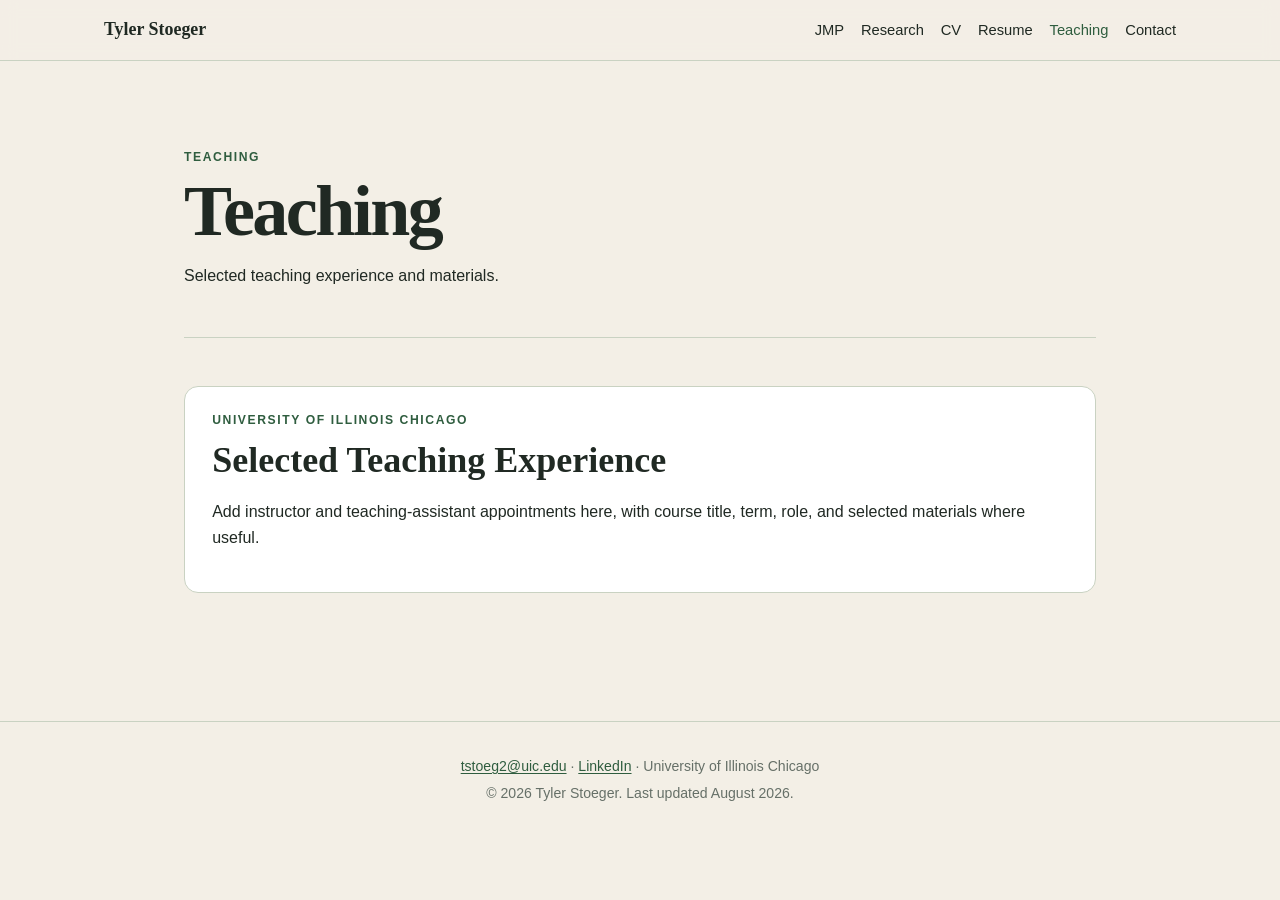
==== teaching/index.html @ 62492e54 "Rename teaching.html to teaching/index.html" ====
<!DOCTYPE html>
<html lang="en">
<head>
  <meta charset="utf-8">
  <meta name="viewport" content="width=device-width, initial-scale=1">

  <!-- Basic page metadata -->
  <title>Teaching | Tyler Stoeger</title>

  <meta
    name="description"
    content="Teaching experience and materials for Tyler Stoeger, Economics PhD Candidate at the University of Illinois Chicago."
  >

  <link rel="canonical" href="https://tylerstoeger.com/teaching.html">

  <!-- Favicon -->
  <link
    rel="icon"
    type="image/png"
    href="/assets/images/favicon.png"
  >

  <!-- Open Graph -->
  <meta property="og:type" content="website">
  <meta property="og:site_name" content="Tyler Stoeger">

  <meta
    property="og:title"
    content="Teaching | Tyler Stoeger"
  >

  <meta
    property="og:description"
    content="Teaching experience and materials for Tyler Stoeger, Economics PhD Candidate at the University of Illinois Chicago."
  >

  <meta
    property="og:url"
    content="https://tylerstoeger.com/teaching.html"
  >

  <meta
    property="og:image"
    content="https://tylerstoeger.com/assets/images/og-image.png"
  >

  <meta
    property="og:image:secure_url"
    content="https://tylerstoeger.com/assets/images/og-image.png"
  >

  <meta
    property="og:image:type"
    content="image/png"
  >

  <meta
    property="og:image:width"
    content="1200"
  >

  <meta
    property="og:image:height"
    content="630"
  >

  <meta
    property="og:image:alt"
    content="Tyler Stoeger headshot and TS monogram"
  >

  <!-- Twitter / X -->
  <meta
    name="twitter:card"
    content="summary_large_image"
  >

  <meta
    name="twitter:title"
    content="Teaching | Tyler Stoeger"
  >

  <meta
    name="twitter:description"
    content="Teaching experience and materials for Tyler Stoeger."
  >

  <meta
    name="twitter:image"
    content="https://tylerstoeger.com/assets/images/og-image.png"
  >

  <meta
    name="twitter:image:alt"
    content="Tyler Stoeger headshot and TS monogram"
  >

  <!-- Site stylesheet -->
  <link rel="stylesheet" href="/styles.css">
</head>

<body>
  <header class="site-header">
    <nav class="nav" aria-label="Primary navigation">
      <a class="brand" href="/">Tyler Stoeger</a>

      <div class="nav-links">
        <a href="/#jmp">JMP</a>
        <a href="/#research">Research</a>
        <a href="/assets/docs/Tyler_Stoeger_CV.pdf" target="_blank" rel="noopener noreferrer">CV</a>
        <a href="/assets/docs/Tyler_Stoeger_Resume.pdf" target="_blank" rel="noopener noreferrer">Resume</a>
        <a class="active" href="/teaching.html">Teaching</a>
        <a href="/#contact">Contact</a>
      </div>
    </nav>
  </header>

  <main class="subpage-main">
    <section class="page-intro">
      <p class="eyebrow">Teaching</p>
      <h1>Teaching</h1>

      <p class="body-copy">
        Selected teaching experience and materials.
      </p>
    </section>

    <section class="section">
      <article class="teaching-card">
        <p class="paper-label">University of Illinois Chicago</p>

        <h2>Selected Teaching Experience</h2>

        <p>
          Add instructor and teaching-assistant appointments here, with course title,
          term, role, and selected materials where useful.
        </p>
      </article>
    </section>
  </main>

  <footer class="footer">
    <p>
      <a href="mailto:tstoeg2@uic.edu">tstoeg2@uic.edu</a>
      <span aria-hidden="true"> · </span>

      <a
        href="https://www.linkedin.com/in/tyler-stoeger"
        target="_blank"
        rel="noopener noreferrer"
      >LinkedIn</a>

      <span aria-hidden="true"> · </span>
      University of Illinois Chicago
    </p>

    <p>© 2026 Tyler Stoeger. Last updated August 2026.</p>
  </footer>
</body>
</html>
---- styles.css ----
:root {
  --bg: #f3efe6;
  --panel: #ffffff;
  --text: #202923;
  --muted: #667068;
  --border: #c9d2c2;
  --accent: #2f5d3f;
  --accent-dark: #234730;
  --accent-light: #e7efe5;
  --shadow: 0 14px 34px rgba(31, 41, 51, 0.07);
}

* { box-sizing: border-box; }
html { scroll-behavior: smooth; }

body {
  margin: 0;
  color: var(--text);
  background: var(--bg);
  font-family: -apple-system, BlinkMacSystemFont, "Segoe UI", Roboto, Helvetica, Arial, sans-serif;
  line-height: 1.65;
}

a { color: var(--accent); text-underline-offset: 0.16em; }
a:hover { color: var(--accent-dark); }

.site-header {
  position: sticky;
  top: 0;
  z-index: 10;
  background: rgba(243, 239, 230, 0.94);
  border-bottom: 1px solid var(--border);
  backdrop-filter: blur(8px);
}

.nav {
  max-width: 1120px;
  margin: 0 auto;
  padding: 0.95rem 1.5rem;
  display: flex;
  justify-content: space-between;
  align-items: center;
  gap: 1.25rem;
}

.brand, h1, h2, h3 {
  font-family: "Iowan Old Style", "Palatino Linotype", "Book Antiqua", Palatino, Georgia, serif;
}

.brand {
  color: var(--text);
  font-size: 1.12rem;
  font-weight: 700;
  text-decoration: none;
}

.nav-links {
  display: flex;
  flex-wrap: wrap;
  align-items: center;
  gap: 1.05rem;
}

.nav-links a {
  color: var(--text);
  font-size: 0.92rem;
  text-decoration: none;
}

.nav-links a:hover, .nav-links a.active { color: var(--accent); }

main {
  max-width: 1120px;
  margin: 0 auto;
  padding: 3rem 1.5rem 5rem;
}

.hero {
  display: grid;
  grid-template-columns: minmax(0, 1fr) 310px;
  gap: 3.75rem;
  align-items: start;
  padding: 1.5rem 0 3.5rem;
}

.hero-main { min-width: 0; }

.eyebrow, .paper-label, .rail-heading {
  margin: 0 0 0.65rem;
  color: var(--accent);
  font-size: 0.76rem;
  font-weight: 700;
  letter-spacing: 0.13em;
  line-height: 1.4;
  text-transform: uppercase;
}

h1 {
  margin: 0 0 0.8rem;
  font-size: clamp(3rem, 7vw, 5.7rem);
  font-weight: 700;
  letter-spacing: -0.035em;
  line-height: 0.98;
}

h2 {
  margin: 0 0 0.85rem;
  font-size: clamp(1.65rem, 3vw, 2.25rem);
  line-height: 1.2;
}

h3 {
  margin: 0.15rem 0 0.6rem;
  font-size: 1.35rem;
  line-height: 1.3;
}

.subtitle {
  margin: 0 0 1rem;
  color: var(--accent-dark);
  font-family: "Iowan Old Style", "Palatino Linotype", "Book Antiqua", Palatino, Georgia, serif;
  font-size: 1.2rem;
}

.body-copy { max-width: 700px; }
.hero-bio { margin-bottom: 0; font-size: 1.04rem; }

.button-row, .link-row {
  display: flex;
  flex-wrap: wrap;
  align-items: center;
  gap: 0.75rem;
}

.hero-buttons { margin: 1.45rem 0 2rem; }

.button {
  display: inline-block;
  padding: 0.68rem 1rem;
  color: var(--accent);
  background: transparent;
  border: 1px solid var(--accent);
  border-radius: 999px;
  font-size: 0.92rem;
  font-weight: 600;
  text-decoration: none;
}

.button:hover { color: var(--accent-dark); background: var(--accent-light); }
.button.primary { color: #ffffff; background: var(--accent); }
.button.primary:hover { color: #ffffff; background: var(--accent-dark); }

.featured-paper {
  position: relative;
  overflow: hidden;
  padding: 1.65rem 1.75rem 1.55rem;
  background: var(--panel);
  border: 1px solid var(--border);
  border-left: 6px solid var(--accent);
  border-radius: 8px 18px 18px 8px;
  box-shadow: var(--shadow);
}

.featured-paper h2 {
  max-width: 760px;
  margin-bottom: 0.9rem;
  font-size: clamp(1.55rem, 3vw, 2rem);
}

.paper-summary { max-width: 760px; margin: 0; }

.link-row {
  margin-top: 1.1rem;
  font-size: 0.95rem;
  font-weight: 600;
}

.disabled-link { color: var(--muted); }

.abstract-details {
  margin-top: 1.2rem;
  padding-top: 1rem;
  border-top: 1px solid var(--border);
}

.abstract-details summary {
  display: flex;
  justify-content: space-between;
  align-items: center;
  gap: 1rem;
  color: var(--accent);
  font-size: 0.92rem;
  font-weight: 700;
  cursor: pointer;
  list-style: none;
}

.abstract-details summary::-webkit-details-marker { display: none; }
.abstract-details summary::after { content: "+"; font-size: 1.35rem; font-weight: 400; line-height: 1; }
.abstract-details[open] summary::after { content: "–"; }

.summary-hide { display: none; }
.abstract-details[open] .summary-show { display: none; }
.abstract-details[open] .summary-hide { display: inline; }

.abstract-text {
  max-width: 800px;
  padding-top: 0.55rem;
  color: #354038;
  font-size: 0.92rem;
  line-height: 1.6;
}

.abstract-text p:last-child { margin-bottom: 0; }

.profile-rail {
  padding-left: 1.35rem;
  border-left: 3px solid var(--accent);
}

.headshot {
  display: block;
  width: 100%;
  aspect-ratio: 4 / 5;
  object-fit: cover;
  object-position: center center;
  border: 1px solid var(--border);
  border-radius: 18px;
  box-shadow: var(--shadow);
}

.profile-meta { padding-top: 1.4rem; }
.rail-heading { margin-bottom: 0.9rem; }
.contact-list { margin: 0; }

.contact-list > div {
  padding: 0.8rem 0;
  border-top: 1px solid var(--border);
}

.contact-list > div:first-child { padding-top: 0; border-top: 0; }

.contact-list dt {
  margin-bottom: 0.12rem;
  color: var(--muted);
  font-size: 0.72rem;
  font-weight: 700;
  letter-spacing: 0.08em;
  text-transform: uppercase;
}

.contact-list dd {
  margin: 0;
  font-family: "Iowan Old Style", "Palatino Linotype", "Book Antiqua", Palatino, Georgia, serif;
  font-size: 1rem;
  line-height: 1.45;
}

.section { padding: 3rem 0; border-top: 1px solid var(--border); }
.section-heading { margin-bottom: 1.25rem; }
.section-heading h2 { margin-bottom: 0; }
.research-section { max-width: 860px; }

.paper-card, .teaching-card {
  padding: 1.55rem 1.7rem;
  background: var(--panel);
  border: 1px solid var(--border);
  border-radius: 14px;
}

.paper-card + .paper-card { margin-top: 1rem; }

.working-title {
  color: var(--muted);
  font-family: -apple-system, BlinkMacSystemFont, "Segoe UI", Roboto, Helvetica, Arial, sans-serif;
  font-size: 0.78em;
  font-weight: 500;
}

.subpage-main { max-width: 960px; }
.page-intro { padding: 2.5rem 0 2rem; }
.page-intro h1 { font-size: clamp(2.7rem, 6vw, 4.5rem); }

.footer {
  padding: 1.8rem 1.5rem 2.25rem;
  color: var(--muted);
  border-top: 1px solid var(--border);
  text-align: center;
  font-size: 0.88rem;
}

.footer p { margin: 0.25rem 0; }

@media (max-width: 820px) {
  .nav { align-items: flex-start; flex-direction: column; }
  .hero { grid-template-columns: 1fr; gap: 2.5rem; }
  .profile-rail {
    max-width: 420px;
    padding-top: 1.4rem;
    padding-left: 0;
    border-top: 3px solid var(--accent);
    border-left: 0;
  }
  .headshot { width: min(100%, 360px); }
}

@media (max-width: 560px) {
  main { padding-right: 1rem; padding-left: 1rem; }
  .nav { padding-right: 1rem; padding-left: 1rem; }
  .nav-links { gap: 0.75rem 0.9rem; }
  .featured-paper, .paper-card, .teaching-card { padding: 1.25rem; }
}
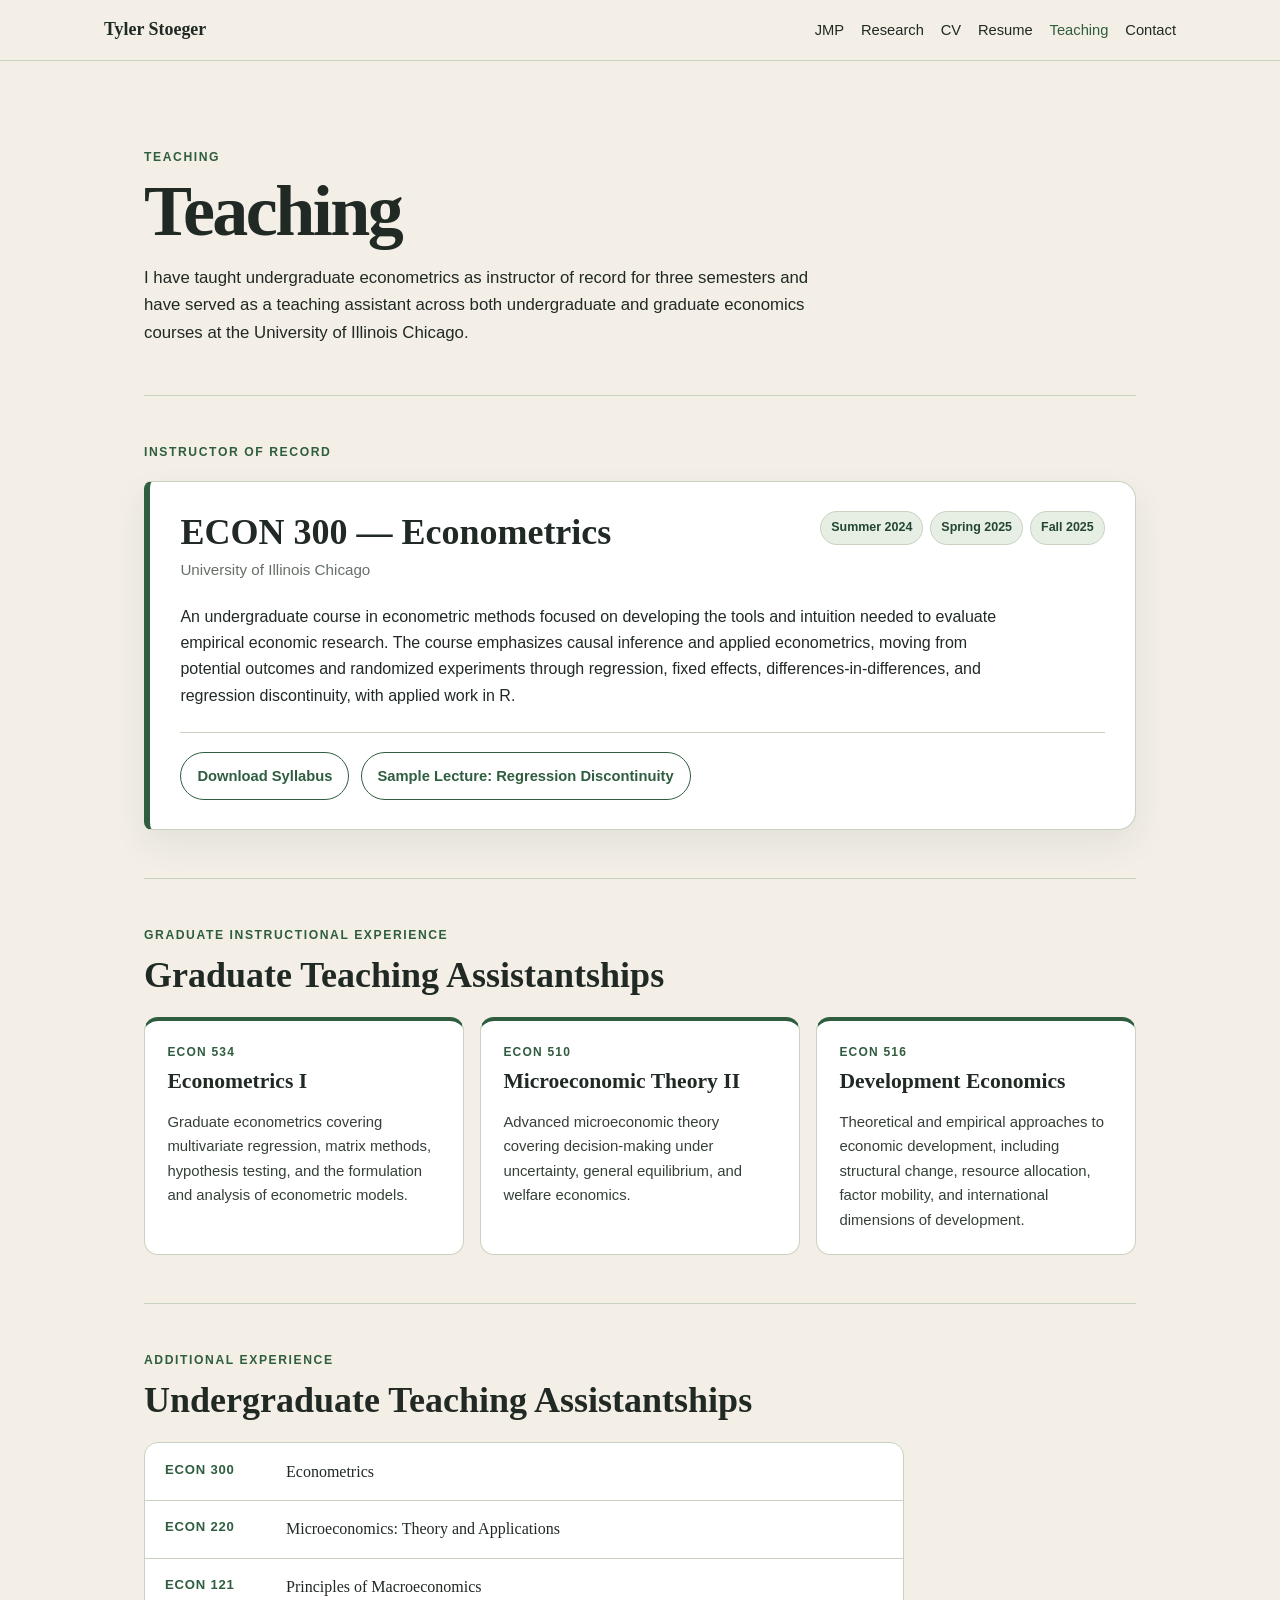
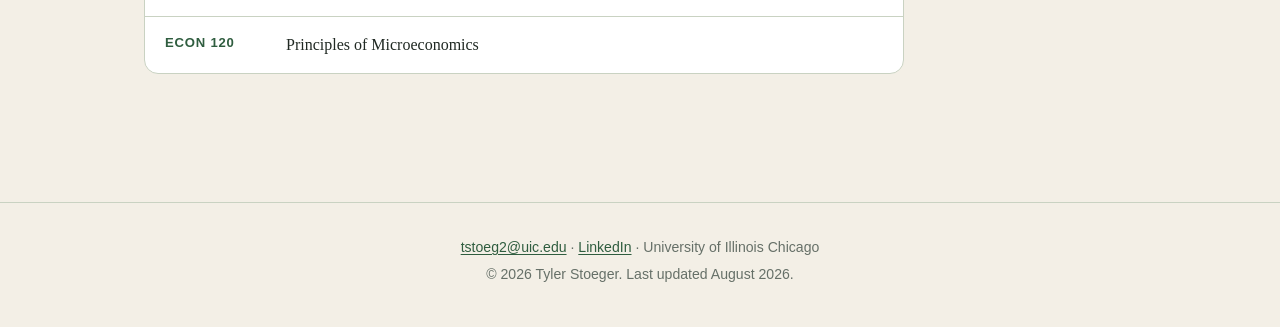
==== commit caed906d: "Add files via upload" ====
--- a/teaching/index.html
+++ b/teaching/index.html
@@ -12,7 +12,7 @@
     content="Teaching experience and materials for Tyler Stoeger, Economics PhD Candidate at the University of Illinois Chicago."
   >
 
-  <link rel="canonical" href="https://tylerstoeger.com/teaching.html">
+  <link rel="canonical" href="https://tylerstoeger.com/teaching/">
 
   <!-- Favicon -->
   <link
@@ -37,7 +37,7 @@
 
   <meta
     property="og:url"
-    content="https://tylerstoeger.com/teaching.html"
+    content="https://tylerstoeger.com/teaching/"
   >
 
   <meta
@@ -110,33 +110,134 @@
         <a href="/#research">Research</a>
         <a href="/assets/docs/Tyler_Stoeger_CV.pdf" target="_blank" rel="noopener noreferrer">CV</a>
         <a href="/assets/docs/Tyler_Stoeger_Resume.pdf" target="_blank" rel="noopener noreferrer">Resume</a>
-        <a class="active" href="/teaching.html">Teaching</a>
+        <a class="active" href="/teaching/">Teaching</a>
         <a href="/#contact">Contact</a>
       </div>
     </nav>
   </header>
 
-  <main class="subpage-main">
-    <section class="page-intro">
+  <main class="teaching-main">
+    <section class="page-intro teaching-intro">
       <p class="eyebrow">Teaching</p>
       <h1>Teaching</h1>
 
       <p class="body-copy">
-        Selected teaching experience and materials.
+        I have taught undergraduate econometrics as instructor of record for three
+        semesters and have served as a teaching assistant across both undergraduate
+        and graduate economics courses at the University of Illinois Chicago.
       </p>
     </section>
 
-    <section class="section">
-      <article class="teaching-card">
-        <p class="paper-label">University of Illinois Chicago</p>
-
-        <h2>Selected Teaching Experience</h2>
-
-        <p>
-          Add instructor and teaching-assistant appointments here, with course title,
-          term, role, and selected materials where useful.
+    <section class="section teaching-section">
+      <div class="section-heading">
+        <p class="eyebrow">Instructor of Record</p>
+      </div>
+
+      <article class="featured-course">
+        <div class="course-heading-row">
+          <div>
+            <h2>ECON 300 — Econometrics</h2>
+            <p class="course-institution">University of Illinois Chicago</p>
+          </div>
+
+          <div class="term-list" aria-label="Semesters taught">
+            <span>Summer 2024</span>
+            <span>Spring 2025</span>
+            <span>Fall 2025</span>
+          </div>
+        </div>
+
+        <p class="course-description">
+          An undergraduate course in econometric methods focused on developing the
+          tools and intuition needed to evaluate empirical economic research. The
+          course emphasizes causal inference and applied econometrics, moving from
+          potential outcomes and randomized experiments through regression,
+          fixed effects, differences-in-differences, and regression discontinuity,
+          with applied work in R.
         </p>
+
+        <div class="materials-row" aria-label="ECON 300 teaching materials">
+          <a
+            class="button"
+            href="/assets/docs/teaching/ECON300_Syllabus.pdf"
+            target="_blank"
+            rel="noopener noreferrer"
+          >Download Syllabus</a>
+
+          <a
+            class="button"
+            href="/assets/docs/teaching/ECON300_Sample_Lecture_Regression_Discontinuity.pdf"
+            target="_blank"
+            rel="noopener noreferrer"
+          >Sample Lecture: Regression Discontinuity</a>
+        </div>
       </article>
+    </section>
+
+    <section class="section teaching-section">
+      <div class="section-heading">
+        <p class="eyebrow">Graduate Instructional Experience</p>
+        <h2>Graduate Teaching Assistantships</h2>
+      </div>
+
+      <div class="experience-grid">
+        <article class="experience-card graduate">
+          <p class="course-number">ECON 534</p>
+          <h3>Econometrics I</h3>
+          <p>
+            Graduate econometrics covering multivariate regression, matrix methods,
+            hypothesis testing, and the formulation and analysis of econometric models.
+          </p>
+        </article>
+
+        <article class="experience-card graduate">
+          <p class="course-number">ECON 510</p>
+          <h3>Microeconomic Theory II</h3>
+          <p>
+            Advanced microeconomic theory covering decision-making under uncertainty,
+            general equilibrium, and welfare economics.
+          </p>
+        </article>
+
+        <article class="experience-card graduate">
+          <p class="course-number">ECON 516</p>
+          <h3>Development Economics</h3>
+          <p>
+            Theoretical and empirical approaches to economic development, including
+            structural change, resource allocation, factor mobility, and international
+            dimensions of development.
+          </p>
+        </article>
+      </div>
+    </section>
+
+    <section class="section teaching-section">
+      <div class="section-heading">
+        <p class="eyebrow">Additional Experience</p>
+        <h2>Undergraduate Teaching Assistantships</h2>
+      </div>
+
+      <div class="compact-course-list">
+        <div class="compact-course">
+          <span class="compact-course-number">ECON 300</span>
+          <span class="compact-course-title">Econometrics</span>
+        </div>
+
+        <div class="compact-course">
+          <span class="compact-course-number">ECON 220</span>
+          <span class="compact-course-title">Microeconomics: Theory and Applications</span>
+        </div>
+
+        <div class="compact-course">
+          <span class="compact-course-number">ECON 121</span>
+          <span class="compact-course-title">Principles of Macroeconomics</span>
+        </div>
+
+        <div class="compact-course">
+          <span class="compact-course-number">ECON 120</span>
+          <span class="compact-course-title">Principles of Microeconomics</span>
+        </div>
+      </div>
     </section>
   </main>
 
--- a/styles.css
+++ b/styles.css
@@ -10,8 +10,13 @@
   --shadow: 0 14px 34px rgba(31, 41, 51, 0.07);
 }
 
-* { box-sizing: border-box; }
-html { scroll-behavior: smooth; }
+* {
+  box-sizing: border-box;
+}
+
+html {
+  scroll-behavior: smooth;
+}
 
 body {
   margin: 0;
@@ -21,8 +26,14 @@
   line-height: 1.65;
 }
 
-a { color: var(--accent); text-underline-offset: 0.16em; }
-a:hover { color: var(--accent-dark); }
+a {
+  color: var(--accent);
+  text-underline-offset: 0.16em;
+}
+
+a:hover {
+  color: var(--accent-dark);
+}
 
 .site-header {
   position: sticky;
@@ -43,7 +54,10 @@
   gap: 1.25rem;
 }
 
-.brand, h1, h2, h3 {
+.brand,
+h1,
+h2,
+h3 {
   font-family: "Iowan Old Style", "Palatino Linotype", "Book Antiqua", Palatino, Georgia, serif;
 }
 
@@ -67,7 +81,10 @@
   text-decoration: none;
 }
 
-.nav-links a:hover, .nav-links a.active { color: var(--accent); }
+.nav-links a:hover,
+.nav-links a.active {
+  color: var(--accent);
+}
 
 main {
   max-width: 1120px;
@@ -83,9 +100,13 @@
   padding: 1.5rem 0 3.5rem;
 }
 
-.hero-main { min-width: 0; }
-
-.eyebrow, .paper-label, .rail-heading {
+.hero-main {
+  min-width: 0;
+}
+
+.eyebrow,
+.paper-label,
+.rail-heading {
   margin: 0 0 0.65rem;
   color: var(--accent);
   font-size: 0.76rem;
@@ -122,17 +143,26 @@
   font-size: 1.2rem;
 }
 
-.body-copy { max-width: 700px; }
-.hero-bio { margin-bottom: 0; font-size: 1.04rem; }
-
-.button-row, .link-row {
+.body-copy {
+  max-width: 700px;
+}
+
+.hero-bio {
+  margin-bottom: 0;
+  font-size: 1.04rem;
+}
+
+.button-row,
+.link-row {
   display: flex;
   flex-wrap: wrap;
   align-items: center;
   gap: 0.75rem;
 }
 
-.hero-buttons { margin: 1.45rem 0 2rem; }
+.hero-buttons {
+  margin: 1.45rem 0 2rem;
+}
 
 .button {
   display: inline-block;
@@ -146,9 +176,20 @@
   text-decoration: none;
 }
 
-.button:hover { color: var(--accent-dark); background: var(--accent-light); }
-.button.primary { color: #ffffff; background: var(--accent); }
-.button.primary:hover { color: #ffffff; background: var(--accent-dark); }
+.button:hover {
+  color: var(--accent-dark);
+  background: var(--accent-light);
+}
+
+.button.primary {
+  color: #ffffff;
+  background: var(--accent);
+}
+
+.button.primary:hover {
+  color: #ffffff;
+  background: var(--accent-dark);
+}
 
 .featured-paper {
   position: relative;
@@ -167,7 +208,10 @@
   font-size: clamp(1.55rem, 3vw, 2rem);
 }
 
-.paper-summary { max-width: 760px; margin: 0; }
+.paper-summary {
+  max-width: 760px;
+  margin: 0;
+}
 
 .link-row {
   margin-top: 1.1rem;
@@ -175,7 +219,9 @@
   font-weight: 600;
 }
 
-.disabled-link { color: var(--muted); }
+.disabled-link {
+  color: var(--muted);
+}
 
 .abstract-details {
   margin-top: 1.2rem;
@@ -195,13 +241,32 @@
   list-style: none;
 }
 
-.abstract-details summary::-webkit-details-marker { display: none; }
-.abstract-details summary::after { content: "+"; font-size: 1.35rem; font-weight: 400; line-height: 1; }
-.abstract-details[open] summary::after { content: "–"; }
-
-.summary-hide { display: none; }
-.abstract-details[open] .summary-show { display: none; }
-.abstract-details[open] .summary-hide { display: inline; }
+.abstract-details summary::-webkit-details-marker {
+  display: none;
+}
+
+.abstract-details summary::after {
+  content: "+";
+  font-size: 1.35rem;
+  font-weight: 400;
+  line-height: 1;
+}
+
+.abstract-details[open] summary::after {
+  content: "–";
+}
+
+.summary-hide {
+  display: none;
+}
+
+.abstract-details[open] .summary-show {
+  display: none;
+}
+
+.abstract-details[open] .summary-hide {
+  display: inline;
+}
 
 .abstract-text {
   max-width: 800px;
@@ -211,7 +276,9 @@
   line-height: 1.6;
 }
 
-.abstract-text p:last-child { margin-bottom: 0; }
+.abstract-text p:last-child {
+  margin-bottom: 0;
+}
 
 .profile-rail {
   padding-left: 1.35rem;
@@ -229,16 +296,27 @@
   box-shadow: var(--shadow);
 }
 
-.profile-meta { padding-top: 1.4rem; }
-.rail-heading { margin-bottom: 0.9rem; }
-.contact-list { margin: 0; }
+.profile-meta {
+  padding-top: 1.4rem;
+}
+
+.rail-heading {
+  margin-bottom: 0.9rem;
+}
+
+.contact-list {
+  margin: 0;
+}
 
 .contact-list > div {
   padding: 0.8rem 0;
   border-top: 1px solid var(--border);
 }
 
-.contact-list > div:first-child { padding-top: 0; border-top: 0; }
+.contact-list > div:first-child {
+  padding-top: 0;
+  border-top: 0;
+}
 
 .contact-list dt {
   margin-bottom: 0.12rem;
@@ -256,19 +334,34 @@
   line-height: 1.45;
 }
 
-.section { padding: 3rem 0; border-top: 1px solid var(--border); }
-.section-heading { margin-bottom: 1.25rem; }
-.section-heading h2 { margin-bottom: 0; }
-.research-section { max-width: 860px; }
-
-.paper-card, .teaching-card {
+.section {
+  padding: 3rem 0;
+  border-top: 1px solid var(--border);
+}
+
+.section-heading {
+  margin-bottom: 1.25rem;
+}
+
+.section-heading h2 {
+  margin-bottom: 0;
+}
+
+.research-section {
+  max-width: 860px;
+}
+
+.paper-card,
+.teaching-card {
   padding: 1.55rem 1.7rem;
   background: var(--panel);
   border: 1px solid var(--border);
   border-radius: 14px;
 }
 
-.paper-card + .paper-card { margin-top: 1rem; }
+.paper-card + .paper-card {
+  margin-top: 1rem;
+}
 
 .working-title {
   color: var(--muted);
@@ -277,9 +370,165 @@
   font-weight: 500;
 }
 
-.subpage-main { max-width: 960px; }
-.page-intro { padding: 2.5rem 0 2rem; }
-.page-intro h1 { font-size: clamp(2.7rem, 6vw, 4.5rem); }
+.subpage-main {
+  max-width: 960px;
+}
+
+.page-intro {
+  padding: 2.5rem 0 2rem;
+}
+
+.page-intro h1 {
+  font-size: clamp(2.7rem, 6vw, 4.5rem);
+}
+
+/* ---------- Teaching page ---------- */
+
+.teaching-main {
+  max-width: 1040px;
+}
+
+.teaching-intro {
+  max-width: 820px;
+  padding-bottom: 3rem;
+}
+
+.teaching-intro .body-copy {
+  margin-bottom: 0;
+  font-size: 1.05rem;
+}
+
+.teaching-section {
+  padding: 3rem 0;
+}
+
+.featured-course {
+  padding: 1.8rem 1.9rem;
+  background: var(--panel);
+  border: 1px solid var(--border);
+  border-left: 6px solid var(--accent);
+  border-radius: 8px 18px 18px 8px;
+  box-shadow: var(--shadow);
+}
+
+.course-heading-row {
+  display: flex;
+  justify-content: space-between;
+  align-items: flex-start;
+  gap: 2rem;
+}
+
+.featured-course h2 {
+  margin-bottom: 0.2rem;
+}
+
+.course-institution {
+  margin: 0;
+  color: var(--muted);
+  font-size: 0.95rem;
+}
+
+.term-list {
+  display: flex;
+  flex-wrap: wrap;
+  justify-content: flex-end;
+  gap: 0.45rem;
+  max-width: 330px;
+}
+
+.term-list span {
+  padding: 0.36rem 0.62rem;
+  color: var(--accent-dark);
+  background: var(--accent-light);
+  border: 1px solid var(--border);
+  border-radius: 999px;
+  font-size: 0.78rem;
+  font-weight: 650;
+  white-space: nowrap;
+}
+
+.course-description {
+  max-width: 850px;
+  margin: 1.35rem 0 0;
+}
+
+.materials-row {
+  display: flex;
+  flex-wrap: wrap;
+  gap: 0.7rem;
+  margin-top: 1.4rem;
+  padding-top: 1.2rem;
+  border-top: 1px solid var(--border);
+}
+
+.experience-grid {
+  display: grid;
+  grid-template-columns: repeat(3, minmax(0, 1fr));
+  gap: 1rem;
+}
+
+.experience-card {
+  min-height: 100%;
+  padding: 1.35rem 1.4rem;
+  background: var(--panel);
+  border: 1px solid var(--border);
+  border-radius: 14px;
+}
+
+.experience-card.graduate {
+  border-top: 4px solid var(--accent);
+}
+
+.course-number {
+  margin: 0 0 0.25rem;
+  color: var(--accent);
+  font-size: 0.75rem;
+  font-weight: 800;
+  letter-spacing: 0.1em;
+  text-transform: uppercase;
+}
+
+.experience-card h3 {
+  margin-top: 0;
+}
+
+.experience-card p:last-child {
+  margin-bottom: 0;
+  color: #354038;
+  font-size: 0.93rem;
+}
+
+.compact-course-list {
+  max-width: 760px;
+  background: var(--panel);
+  border: 1px solid var(--border);
+  border-radius: 14px;
+  overflow: hidden;
+}
+
+.compact-course {
+  display: grid;
+  grid-template-columns: 105px 1fr;
+  gap: 1rem;
+  padding: 0.95rem 1.25rem;
+  border-top: 1px solid var(--border);
+}
+
+.compact-course:first-child {
+  border-top: 0;
+}
+
+.compact-course-number {
+  color: var(--accent);
+  font-size: 0.82rem;
+  font-weight: 800;
+  letter-spacing: 0.06em;
+}
+
+.compact-course-title {
+  font-family: "Iowan Old Style", "Palatino Linotype", "Book Antiqua", Palatino, Georgia, serif;
+  font-size: 1rem;
+}
 
 .footer {
   padding: 1.8rem 1.5rem 2.25rem;
@@ -289,11 +538,21 @@
   font-size: 0.88rem;
 }
 
-.footer p { margin: 0.25rem 0; }
+.footer p {
+  margin: 0.25rem 0;
+}
 
 @media (max-width: 820px) {
-  .nav { align-items: flex-start; flex-direction: column; }
-  .hero { grid-template-columns: 1fr; gap: 2.5rem; }
+  .nav {
+    align-items: flex-start;
+    flex-direction: column;
+  }
+
+  .hero {
+    grid-template-columns: 1fr;
+    gap: 2.5rem;
+  }
+
   .profile-rail {
     max-width: 420px;
     padding-top: 1.4rem;
@@ -301,12 +560,51 @@
     border-top: 3px solid var(--accent);
     border-left: 0;
   }
-  .headshot { width: min(100%, 360px); }
+
+  .headshot {
+    width: min(100%, 360px);
+  }
+
+  .course-heading-row {
+    flex-direction: column;
+    gap: 1rem;
+  }
+
+  .term-list {
+    justify-content: flex-start;
+    max-width: none;
+  }
+
+  .experience-grid {
+    grid-template-columns: 1fr;
+  }
 }
 
 @media (max-width: 560px) {
-  main { padding-right: 1rem; padding-left: 1rem; }
-  .nav { padding-right: 1rem; padding-left: 1rem; }
-  .nav-links { gap: 0.75rem 0.9rem; }
-  .featured-paper, .paper-card, .teaching-card { padding: 1.25rem; }
-}
+  main {
+    padding-right: 1rem;
+    padding-left: 1rem;
+  }
+
+  .nav {
+    padding-right: 1rem;
+    padding-left: 1rem;
+  }
+
+  .nav-links {
+    gap: 0.75rem 0.9rem;
+  }
+
+  .featured-paper,
+  .paper-card,
+  .teaching-card,
+  .featured-course,
+  .experience-card {
+    padding: 1.25rem;
+  }
+
+  .compact-course {
+    grid-template-columns: 1fr;
+    gap: 0.2rem;
+  }
+}
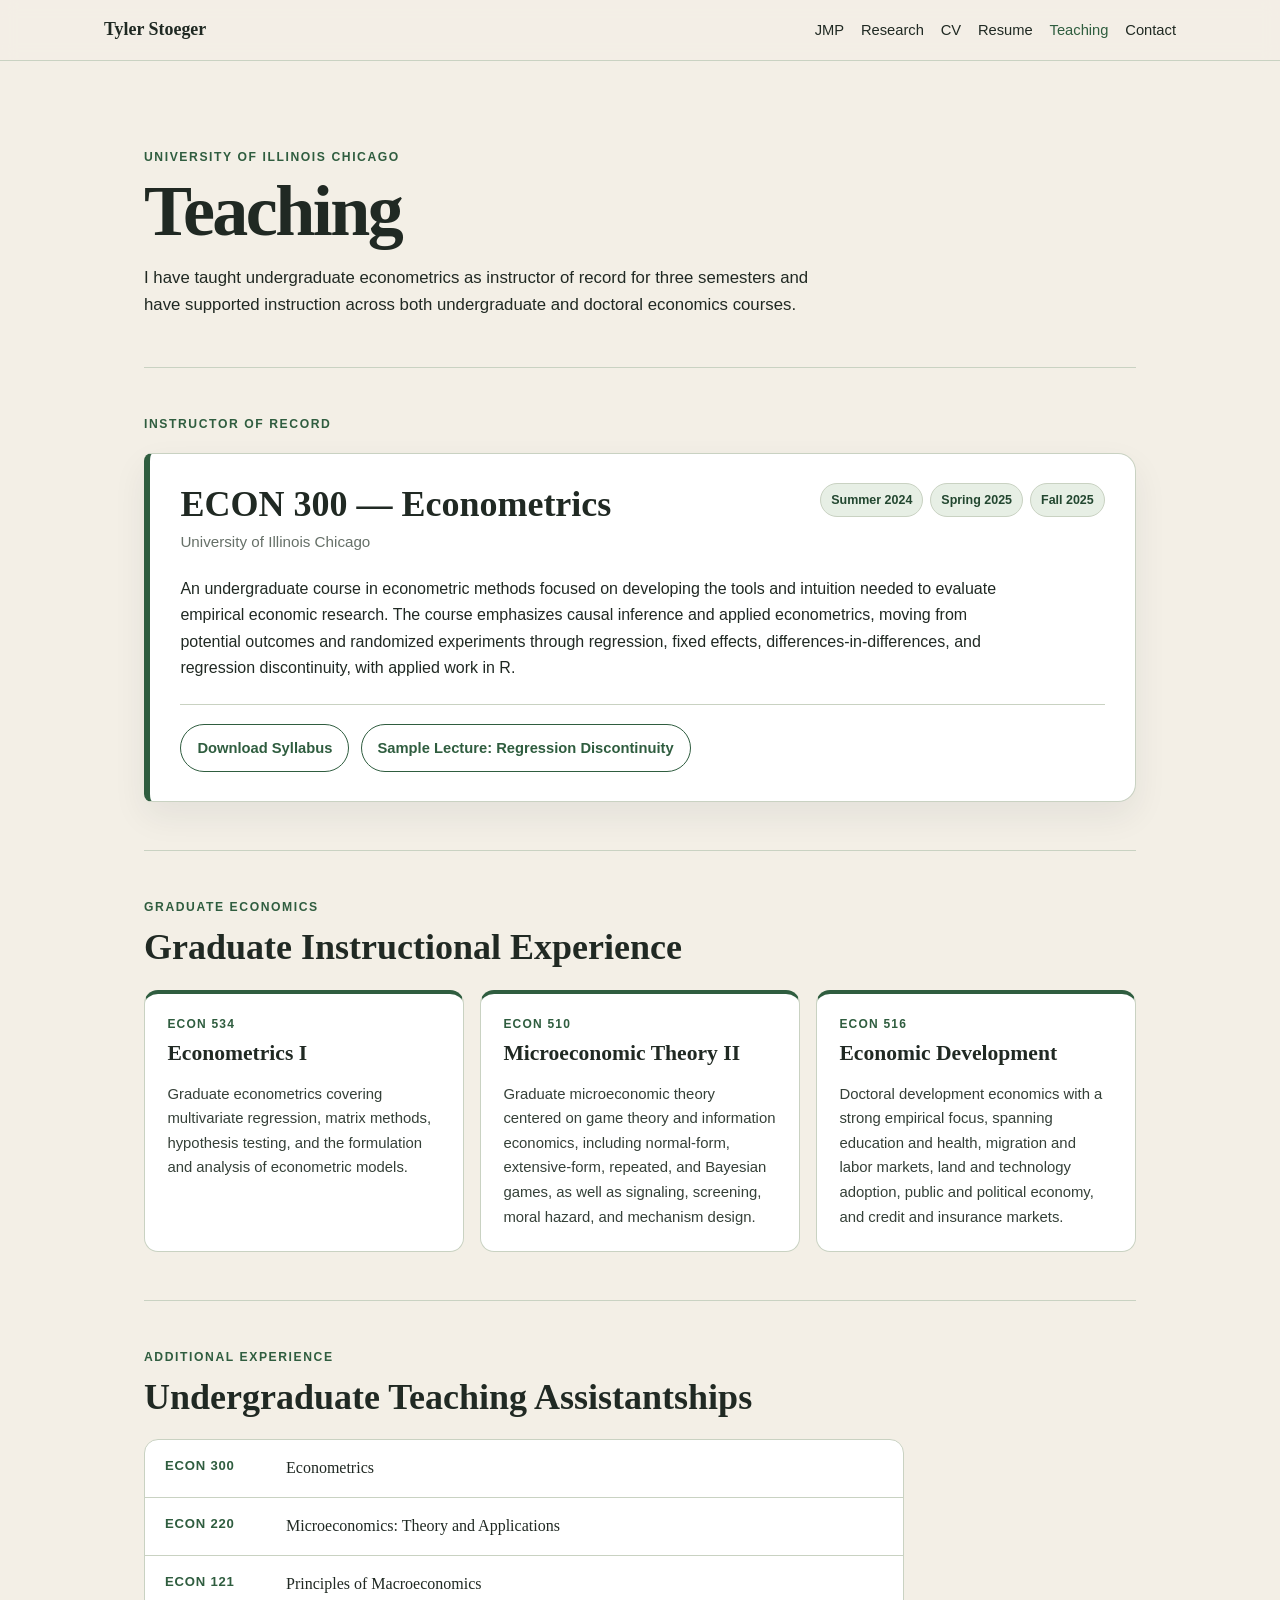
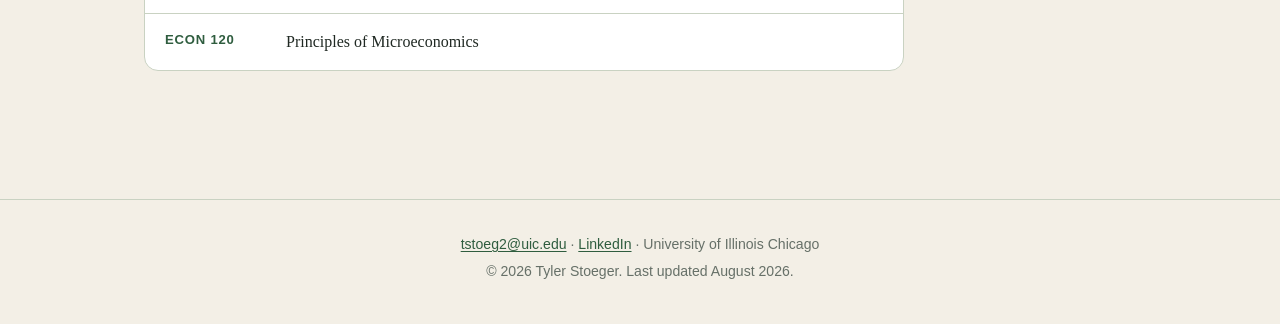
==== commit 2808be72: "Add files via upload" ====
--- a/teaching/index.html
+++ b/teaching/index.html
@@ -118,13 +118,13 @@
 
   <main class="teaching-main">
     <section class="page-intro teaching-intro">
-      <p class="eyebrow">Teaching</p>
+      <p class="eyebrow">University of Illinois Chicago</p>
       <h1>Teaching</h1>
 
       <p class="body-copy">
         I have taught undergraduate econometrics as instructor of record for three
-        semesters and have served as a teaching assistant across both undergraduate
-        and graduate economics courses at the University of Illinois Chicago.
+        semesters and have supported instruction across both undergraduate and
+        doctoral economics courses.
       </p>
     </section>
 
@@ -176,8 +176,8 @@
 
     <section class="section teaching-section">
       <div class="section-heading">
-        <p class="eyebrow">Graduate Instructional Experience</p>
-        <h2>Graduate Teaching Assistantships</h2>
+        <p class="eyebrow">Graduate Economics</p>
+        <h2>Graduate Instructional Experience</h2>
       </div>
 
       <div class="experience-grid">
@@ -194,18 +194,19 @@
           <p class="course-number">ECON 510</p>
           <h3>Microeconomic Theory II</h3>
           <p>
-            Advanced microeconomic theory covering decision-making under uncertainty,
-            general equilibrium, and welfare economics.
+            Graduate microeconomic theory centered on game theory and information
+            economics, including normal-form, extensive-form, repeated, and Bayesian
+            games, as well as signaling, screening, moral hazard, and mechanism design.
           </p>
         </article>
 
         <article class="experience-card graduate">
           <p class="course-number">ECON 516</p>
-          <h3>Development Economics</h3>
+          <h3>Economic Development</h3>
           <p>
-            Theoretical and empirical approaches to economic development, including
-            structural change, resource allocation, factor mobility, and international
-            dimensions of development.
+            Doctoral development economics with a strong empirical focus, spanning
+            education and health, migration and labor markets, land and technology
+            adoption, public and political economy, and credit and insurance markets.
           </p>
         </article>
       </div>
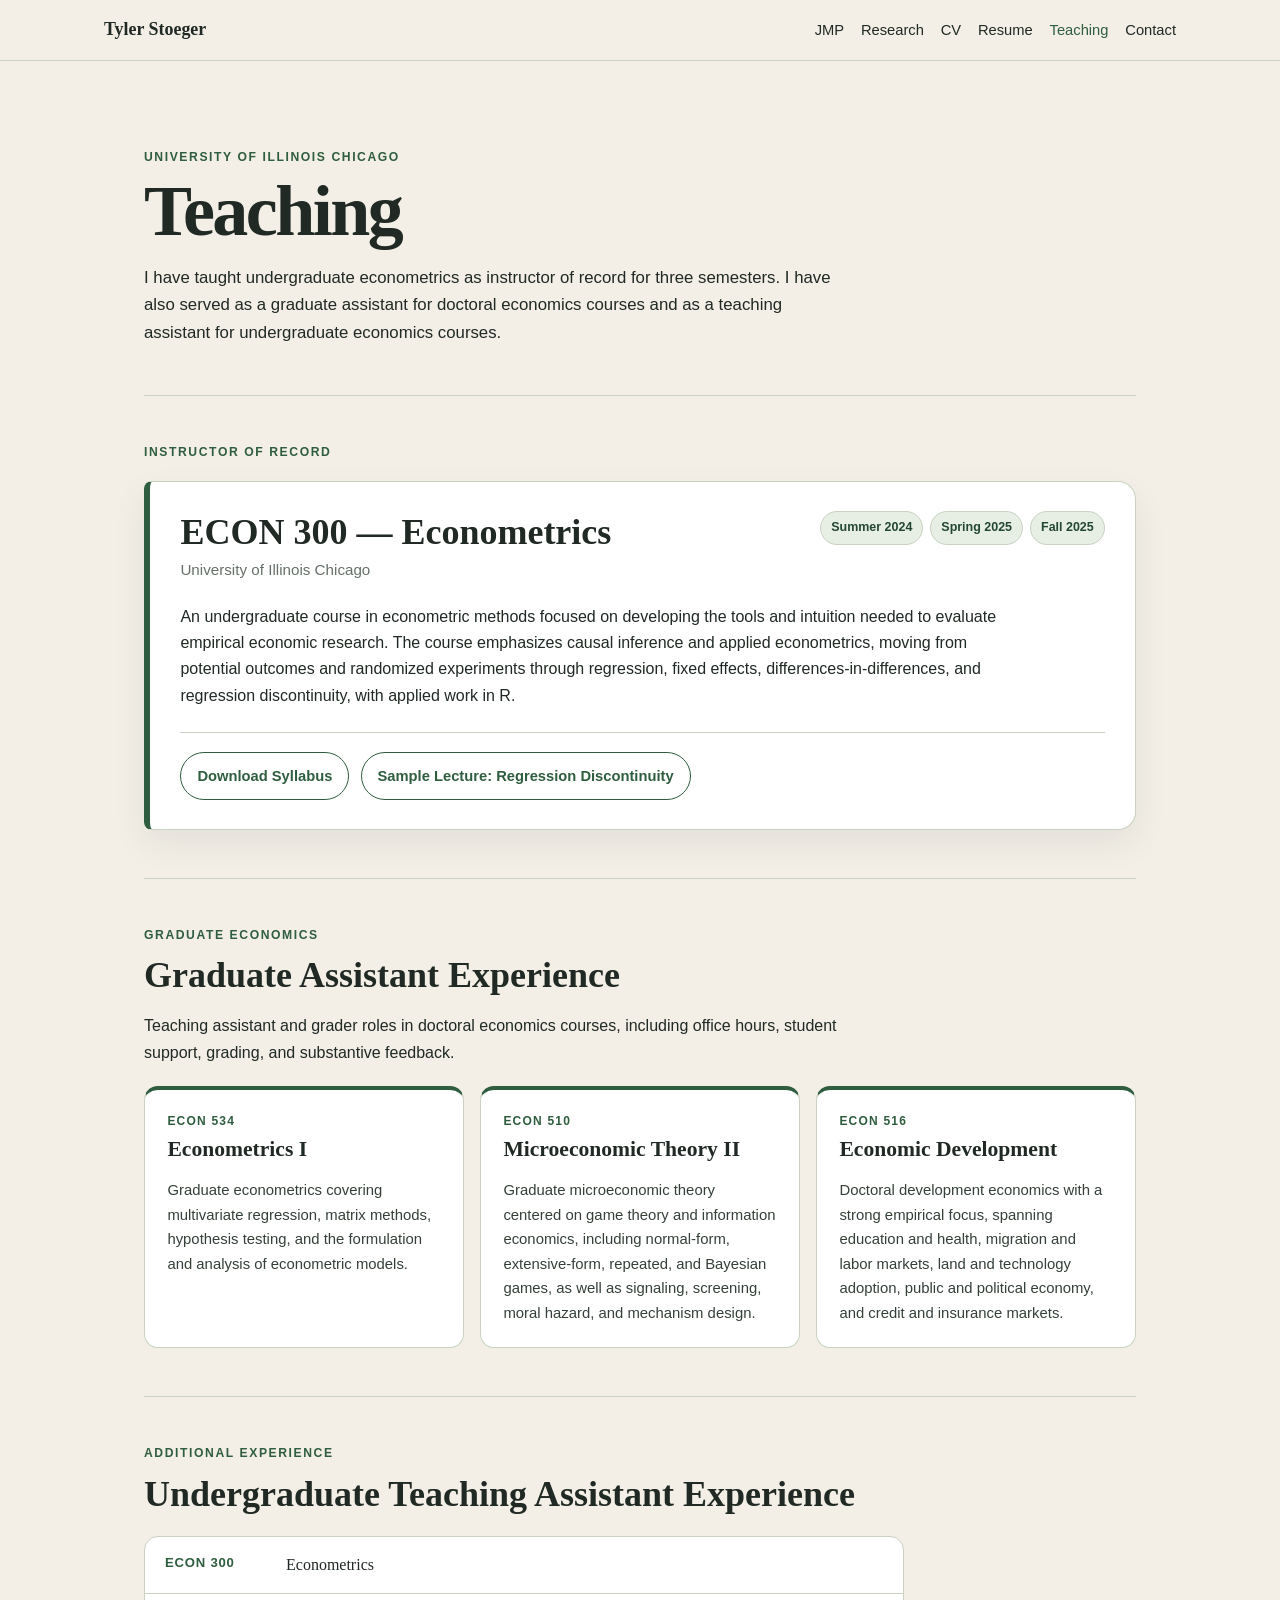
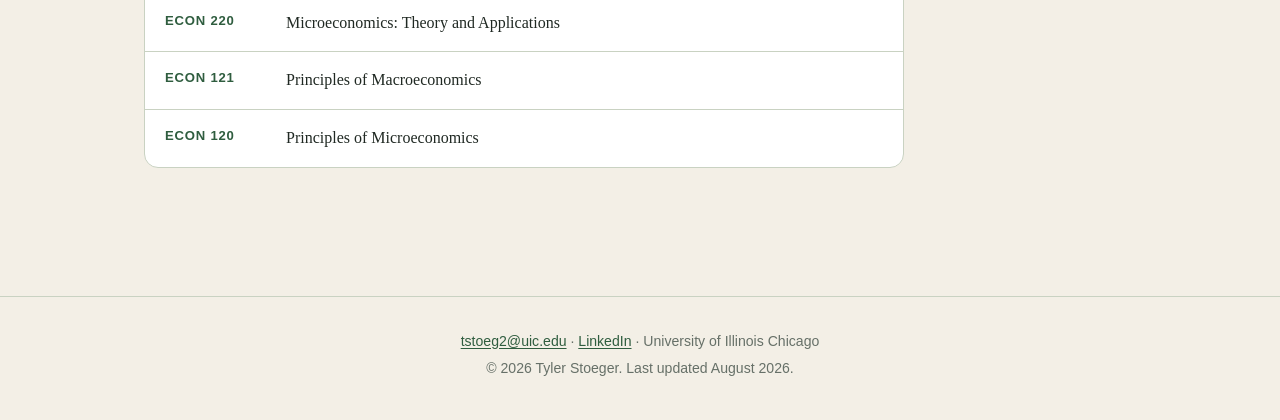
==== commit 8fa18498: "Add files via upload" ====
--- a/teaching/index.html
+++ b/teaching/index.html
@@ -123,8 +123,8 @@
 
       <p class="body-copy">
         I have taught undergraduate econometrics as instructor of record for three
-        semesters and have supported instruction across both undergraduate and
-        doctoral economics courses.
+        semesters. I have also served as a graduate assistant for doctoral economics
+        courses and as a teaching assistant for undergraduate economics courses.
       </p>
     </section>
 
@@ -177,7 +177,11 @@
     <section class="section teaching-section">
       <div class="section-heading">
         <p class="eyebrow">Graduate Economics</p>
-        <h2>Graduate Instructional Experience</h2>
+        <h2>Graduate Assistant Experience</h2>
+        <p class="body-copy">
+          Teaching assistant and grader roles in doctoral economics courses, including
+          office hours, student support, grading, and substantive feedback.
+        </p>
       </div>
 
       <div class="experience-grid">
@@ -215,7 +219,7 @@
     <section class="section teaching-section">
       <div class="section-heading">
         <p class="eyebrow">Additional Experience</p>
-        <h2>Undergraduate Teaching Assistantships</h2>
+        <h2>Undergraduate Teaching Assistant Experience</h2>
       </div>
 
       <div class="compact-course-list">
@@ -244,7 +248,7 @@
 
   <footer class="footer">
     <p>
-      <a href="mailto:tstoeg2@uic.edu">tstoeg2@uic.edu</a>
+      <a href="mailto:tstoeg2@uic.edu" target="_blank" rel="noopener noreferrer">tstoeg2@uic.edu</a>
       <span aria-hidden="true"> · </span>
 
       <a
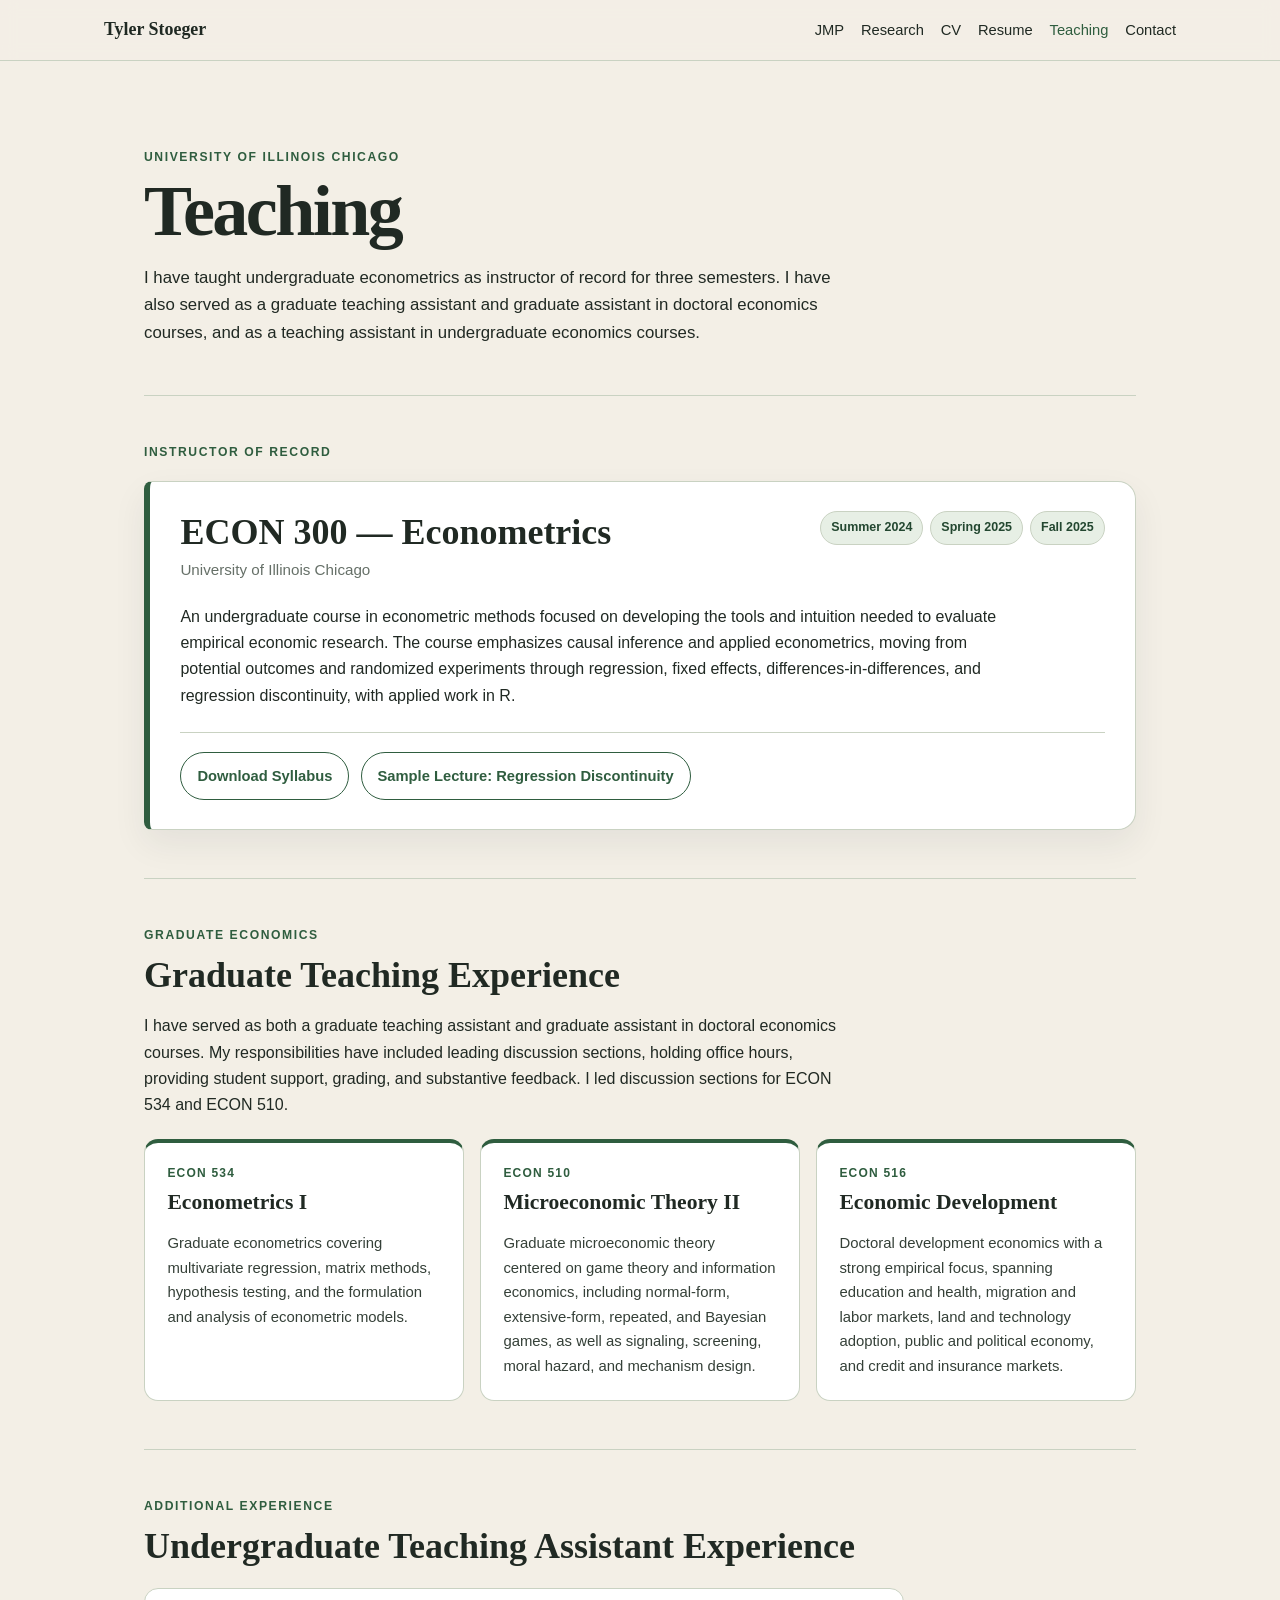
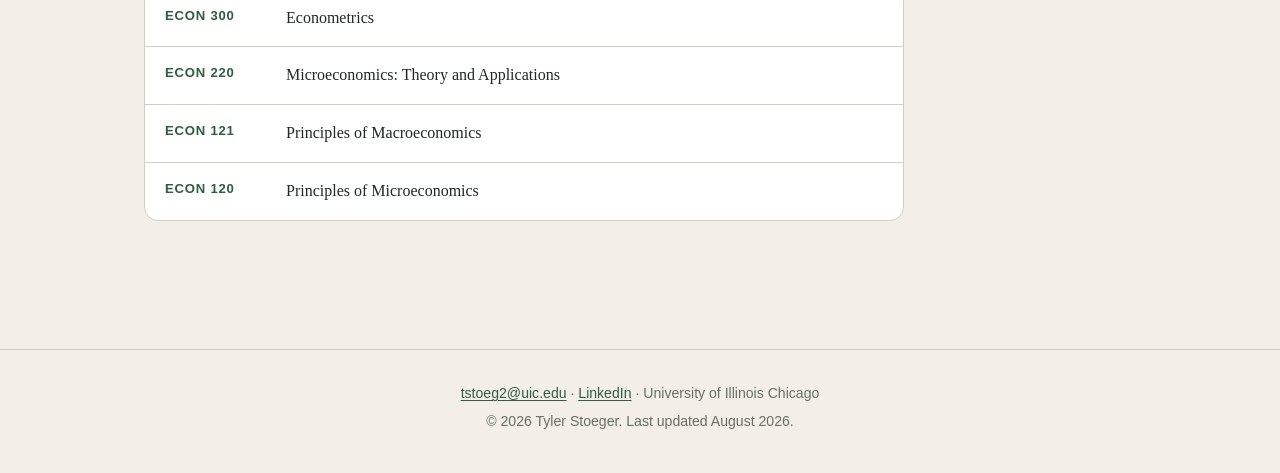
==== commit e410a07d: "Add files via upload" ====
--- a/teaching/index.html
+++ b/teaching/index.html
@@ -123,8 +123,9 @@
 
       <p class="body-copy">
         I have taught undergraduate econometrics as instructor of record for three
-        semesters. I have also served as a graduate assistant for doctoral economics
-        courses and as a teaching assistant for undergraduate economics courses.
+        semesters. I have also served as a graduate teaching assistant and graduate
+        assistant in doctoral economics courses, and as a teaching assistant in
+        undergraduate economics courses.
       </p>
     </section>
 
@@ -177,10 +178,12 @@
     <section class="section teaching-section">
       <div class="section-heading">
         <p class="eyebrow">Graduate Economics</p>
-        <h2>Graduate Assistant Experience</h2>
+        <h2>Graduate Teaching Experience</h2>
         <p class="body-copy">
-          Teaching assistant and grader roles in doctoral economics courses, including
-          office hours, student support, grading, and substantive feedback.
+          I have served as both a graduate teaching assistant and graduate assistant
+          in doctoral economics courses. My responsibilities have included leading
+          discussion sections, holding office hours, providing student support, grading,
+          and substantive feedback. I led discussion sections for ECON 534 and ECON 510.
         </p>
       </div>
 
